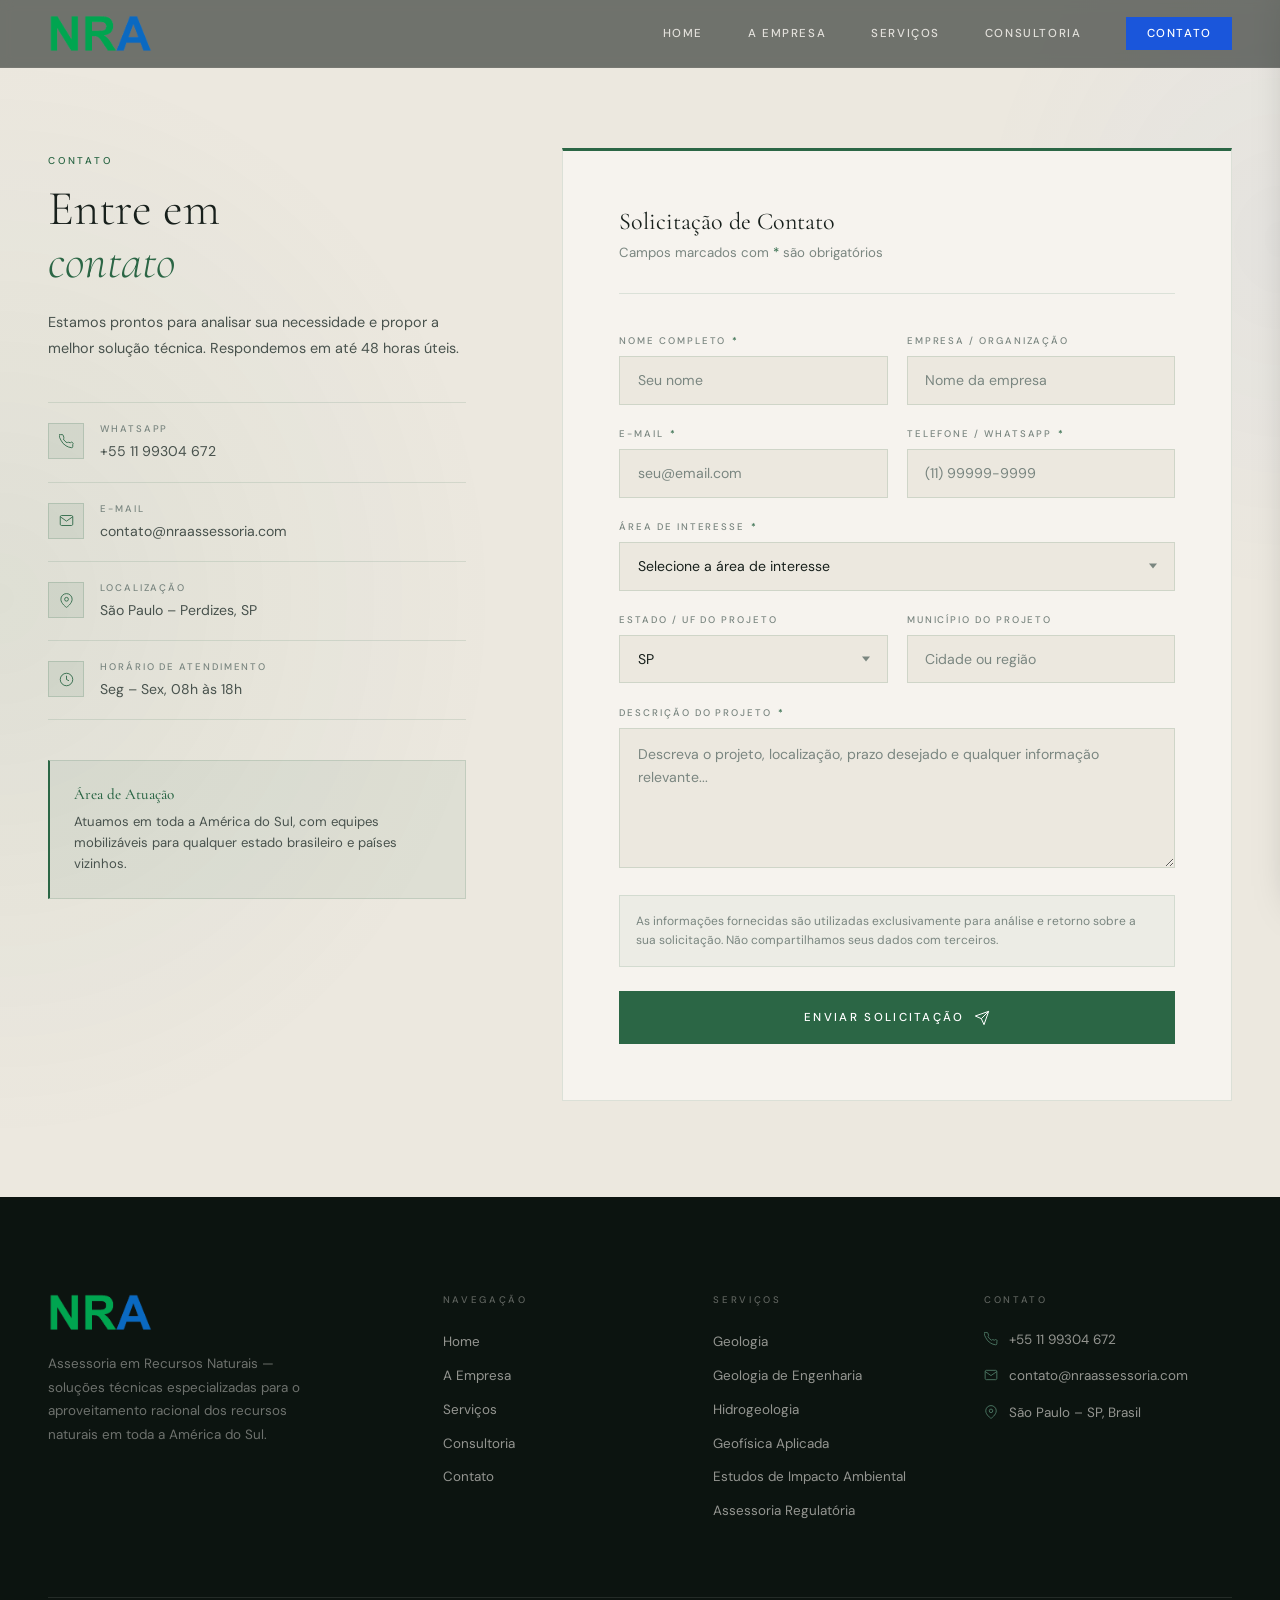
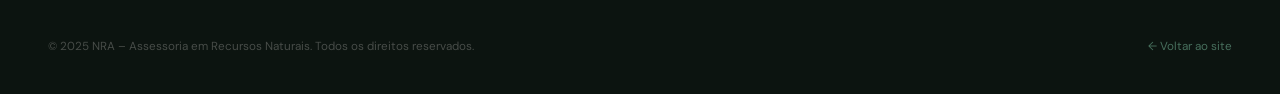
==== contato.html @ 129c0c0b "first upload - Global" ====
<!DOCTYPE html>
<html lang="pt-BR">

<head>
  <meta charset="UTF-8">
  <meta name="viewport" content="width=device-width, initial-scale=1.0">
  <title>NRA Assessoria | Geologia, hidrogeologia, Geofísica & meio ambiente</title>
  <meta name="description" content="A NRA Assessoria em Recursos Naturais é uma empresa de prestação de serviços técnicos e consultoria especializados na busca e gerenciamento de matérias primas minerais, incluindo a água. Nosso objetivo visa a otimização e o aproveitamento racional dos recursos naturais, minimizando custos e impactos negativos na relação entre seres humanos e natureza.">

  <link rel="shortcut icon" type="image/x-icon" href="./assets/img/favicon.png">

  <link rel="preconnect" href="https://fonts.googleapis.com">
  <link rel="preconnect" href="https://fonts.gstatic.com" crossorigin>
  <link
    href="https://fonts.googleapis.com/css2?family=Cormorant+Garamond:ital,wght@0,300;0,400;0,500;0,600;1,300;1,400&family=DM+Sans:opsz,wght@9..40,300;9..40,400;9..40,500&display=swap"
    rel="stylesheet">
  <style>
    /* =============================================
       RESET & TOKENS (mesmos do index.html)
    ============================================= */
    *,
    *::before,
    *::after {
      box-sizing: border-box;
      margin: 0;
      padding: 0;
    }

    html {
      scroll-behavior: smooth;
    }

    img {
      display: block;
      max-width: 100%;
    }

    a {
      text-decoration: none;
    }

    ul {
      list-style: none;
    }

    :root {
      --bg-light: #f6f3ee;
      --bg-medium: #ece8df;
      --bg-dark: #131c17;
      --bg-darker: #0c1410;

      --text-dark: #18201c;
      --text-mid: #48524d;
      --text-muted: #7a8680;
      --text-light: #f6f3ee;

      --green: #2b6645;
      --green-dark: #1b4a30;
      --green-light: #6daa8e;
      --gold: #9a7c44;
      --blue: #1a56db;
      --blue-dark: #1240a8;

      --border: rgba(43, 102, 69, 0.13);
      --border-dk: rgba(246, 243, 238, 0.10);

      --ff-display: 'Cormorant Garamond', Georgia, serif;
      --ff-body: 'DM Sans', sans-serif;

      --shadow: 0 4px 28px rgba(18, 28, 22, 0.09);
      --shadow-lg: 0 12px 48px rgba(18, 28, 22, 0.15);
      --ease: 0.32s cubic-bezier(0.4, 0, 0.2, 1);
    }

    body {
      font-family: var(--ff-body);
      background: var(--bg-medium);
      color: var(--text-dark);
      overflow-x: hidden;
      -webkit-font-smoothing: antialiased;
    }

    /* =============================================
       HEADER
    ============================================= */
    #header {
      position: fixed;
      top: 0;
      left: 0;
      right: 0;
      height: 68px;
      display: flex;
      align-items: center;
      justify-content: space-between;
      padding: 0 3rem;
      z-index: 1000;
      background: rgba(10, 18, 13, 0.55);
      backdrop-filter: blur(6px);
      border-bottom: 1px solid rgba(246, 243, 238, 0.06);
      transition: background var(--ease), border-color var(--ease), backdrop-filter var(--ease);
    }

    #header.solid {
      background: rgba(246, 243, 238, 0.97);
      backdrop-filter: blur(18px);
      border-color: var(--border);
    }

    .logoimagem {
      height: 40px;
      width: auto;
      display: block;
    }


    .desktop-nav {
      display: flex;
      align-items: center;
      gap: 2.8rem;
    }

    .desktop-nav a {
      font-size: 0.72rem;
      font-weight: 500;
      letter-spacing: 0.14em;
      text-transform: uppercase;
      color: rgba(246, 243, 238, 0.85);
      position: relative;
      transition: color var(--ease);
    }

    #header.solid .desktop-nav a {
      color: var(--text-mid);
    }

    .desktop-nav a::after {
      content: '';
      position: absolute;
      bottom: -4px;
      left: 0;
      height: 1px;
      width: 0;
      background: var(--green-light);
      transition: width var(--ease);
    }

    .desktop-nav a:hover,
    .desktop-nav a.active {
      color: var(--green-light);
    }

    .desktop-nav a:hover::after,
    .desktop-nav a.active::after {
      width: 100%;
    }

    /* CTA link in nav */
    .nav-cta {
      font-size: 0.72rem !important;
      font-weight: 500;
      letter-spacing: 0.14em;
      text-transform: uppercase;
      background: var(--blue);
      color: white !important;
      border: 1px solid var(--blue);
      padding: 0.5rem 1.2rem;
      transition: background var(--ease), color var(--ease) !important;
    }

    .nav-cta::after {
      display: none !important;
    }

    /* Hamburger */
    .hamburger {
      display: none;
      flex-direction: column;
      justify-content: center;
      gap: 5px;
      width: 32px;
      height: 32px;
      cursor: pointer;
      background: none;
      border: none;
      padding: 2px;
    }

    .hamburger span {
      display: block;
      width: 100%;
      height: 1.5px;
      background: rgba(246, 243, 238, 0.85);
      transition: all var(--ease);
      transform-origin: center;
    }

    #header.solid .hamburger span {
      background: var(--text-dark);
    }

    .hamburger.open span:nth-child(1) {
      transform: translateY(6.5px) rotate(45deg);
    }

    .hamburger.open span:nth-child(2) {
      opacity: 0;
      transform: scaleX(0);
    }

    .hamburger.open span:nth-child(3) {
      transform: translateY(-6.5px) rotate(-45deg);
    }

    /* Mobile nav */
    /* Overlay escuro atrás do drawer */
    #nav-overlay {
      display: none;
      position: fixed;
      inset: 0;
      background: rgba(0, 0, 0, 0.55);
      z-index: 998;
    }

    #nav-overlay.open {
      display: block;
    }

    #mobile-nav {
      position: fixed;
      top: 0;
      right: 0;
      width: 280px;
      height: 100vh;
      background: var(--bg-darker);
      padding: 5rem 2.5rem 3rem;
      z-index: 999;
      display: flex;
      flex-direction: column;
      gap: 0;
      transform: translateX(110%);
      transition: transform var(--ease);
      border-left: 1px solid var(--border-dk);
      box-shadow: -8px 0 40px rgba(0, 0, 0, 0.35);
    }

    #mobile-nav.open {
      transform: translateX(0);
    }

    #mobile-nav a {
      font-size: 0.85rem;
      font-weight: 400;
      letter-spacing: 0.12em;
      text-transform: uppercase;
      color: rgba(246, 243, 238, 0.75);
      padding: 1rem 0;
      border-bottom: 1px solid var(--border-dk);
      transition: color var(--ease);
    }

    #mobile-nav a:last-child {
      border-bottom: none;
      padding-bottom: 0;
    }

    #mobile-nav a:hover {
      color: var(--green-light);
    }

    .nav-close {
      position: absolute;
      top: 1.4rem;
      right: 1.8rem;
      background: none;
      border: none;
      color: rgba(246, 243, 238, 0.45);
      cursor: pointer;
      font-size: 1.5rem;
      line-height: 1;
      transition: color var(--ease);
    }

    .nav-close:hover {
      color: var(--green-light);
    }

    
    .contact-hero {
      padding-top: 68px;
      background: var(--bg-dark);
      position: relative;
      overflow: hidden;
    }
    .contact-hero-inner {
      max-width: 1260px;
      margin: 0 auto;
      padding: 7rem 3rem 6rem;
      display: grid;
      grid-template-columns: 1fr 1fr;
      gap: 6rem;
      align-items: end;
    }
    .contact-hero-text .label {
      display: inline-block;
      font-size: 0.62rem;
      font-weight: 500;
      letter-spacing: 0.28em;
      text-transform: uppercase;
      color: var(--green-light);
      margin-bottom: 1.5rem;
    }
    .contact-hero-text h1 {
      font-family: var(--ff-display);
      font-size: clamp(2.8rem, 5vw, 4.8rem);
      font-weight: 300;
      line-height: 1.08;
      color: var(--text-light);
      margin-bottom: 2rem;
    }
    .contact-hero-text h1 em {
      font-style: italic;
      color: var(--green-light);
    }
    .contact-hero-text p {
      font-size: 0.95rem;
      line-height: 1.8;
      color: rgba(246,243,238,0.58);
      max-width: 440px;
    }

    /* Info cards in hero */
    .contact-info-cards {
      display: flex;
      flex-direction: column;
      gap: 0;
      border: 1px solid var(--border-dk);
    }

    .info-card {
      display: flex;
      gap: 1.4rem;
      align-items: flex-start;
      padding: 1.8rem 2rem;
      border-bottom: 1px solid var(--border-dk);
      transition: background var(--ease);
    }

    .info-card:last-child {
      border-bottom: none;
    }

    .info-card:hover {
      background: rgba(43, 102, 69, 0.12);
    }

    .info-card-icon {
      flex-shrink: 0;
      width: 42px;
      height: 42px;
      background: rgba(43, 102, 69, 0.2);
      border: 1px solid rgba(43, 102, 69, 0.3);
      display: flex;
      align-items: center;
      justify-content: center;
      color: var(--green-light);
      margin-top: 2px;
    }

    .info-card-icon svg {
      width: 18px;
      height: 18px;
      stroke-width: 1.4;
    }

    .info-card-body strong {
      display: block;
      font-size: 0.62rem;
      font-weight: 500;
      letter-spacing: 0.22em;
      text-transform: uppercase;
      color: rgba(246, 243, 238, 0.38);
      margin-bottom: 0.4rem;
    }

    .info-card-body span {
      font-size: 0.9rem;
      color: rgba(246, 243, 238, 0.78);
      line-height: 1.5;
    }

    .info-card-body a {
      font-size: 0.9rem;
      color: rgba(246, 243, 238, 0.78);
      transition: color var(--ease);
    }

    .info-card-body a:hover {
      color: var(--green-light);
    }

    /* Decorative line in hero */
    .contact-hero::after {
      content: '';
      position: absolute;
      bottom: 0;
      left: 0;
      right: 0;
      height: 1px;
      background: linear-gradient(90deg, transparent, rgba(109, 170, 142, 0.3), transparent);
    }

    /* =============================================
       CONTACT SECTION (info esquerda + form direita)
    ============================================= */
    .form-section {
      min-height: 100vh;
      padding: calc(68px + 5rem) 3rem 6rem;
      background:
        radial-gradient(ellipse 60% 70% at 0% 50%, rgba(43, 102, 69, 0.07) 0%, transparent 65%),
        radial-gradient(ellipse 40% 50% at 100% 20%, rgba(26, 86, 219, 0.04) 0%, transparent 60%),
        var(--bg-medium);
    }

    .contact-wrap {
      max-width: 1260px;
      margin: 0 auto;
      display: grid;
      grid-template-columns: 1fr 1.6fr;
      gap: 6rem;
      align-items: start;
    }

    /* LEFT */
    .contact-left .label {
      display: inline-block;
      font-size: 0.62rem;
      font-weight: 500;
      letter-spacing: 0.28em;
      text-transform: uppercase;
      color: var(--green);
      margin-bottom: 1rem;
    }

    .contact-heading {
      font-family: var(--ff-display);
      font-size: clamp(2.2rem, 3.8vw, 3.6rem);
      font-weight: 300;
      line-height: 1.08;
      color: var(--text-dark);
      margin-bottom: 1.4rem;
    }

    .contact-heading em {
      font-style: italic;
      color: var(--green);
    }

    .contact-subtext {
      font-size: 0.9rem;
      line-height: 1.8;
      color: var(--text-mid);
      margin-bottom: 2.5rem;
    }

    .contact-details {
      margin-bottom: 2rem;
    }

    .sidebar-detail {
      display: flex;
      gap: 1rem;
      align-items: flex-start;
      padding: 1.2rem 0;
      border-bottom: 1px solid var(--border);
    }

    .sidebar-detail:first-of-type {
      border-top: 1px solid var(--border);
    }

    .sidebar-detail-icon {
      flex-shrink: 0;
      width: 36px;
      height: 36px;
      background: rgba(43, 102, 69, 0.09);
      border: 1px solid rgba(43, 102, 69, 0.18);
      display: flex;
      align-items: center;
      justify-content: center;
      color: var(--green);
      margin-top: 1px;
    }

    .sidebar-detail-icon svg {
      width: 15px;
      height: 15px;
      stroke-width: 1.4;
    }

    .sidebar-detail-body strong {
      display: block;
      font-size: 0.6rem;
      font-weight: 500;
      letter-spacing: 0.2em;
      text-transform: uppercase;
      color: var(--text-muted);
      margin-bottom: 0.3rem;
    }

    .sidebar-detail-body span,
    .sidebar-detail-body a {
      font-size: 0.88rem;
      color: var(--text-mid);
      line-height: 1.5;
    }

    .sidebar-detail-body a:hover {
      color: var(--green);
    }

    .sidebar-coverage {
      margin-top: 2.5rem;
      padding: 1.5rem;
      background: rgba(43, 102, 69, 0.07);
      border: 1px solid rgba(43, 102, 69, 0.15);
      border-left: 2px solid var(--green);
    }

    .sidebar-coverage h4 {
      font-family: var(--ff-display);
      font-size: 0.95rem;
      font-weight: 500;
      color: var(--green);
      margin-bottom: 0.5rem;
    }

    .sidebar-coverage p {
      font-size: 0.82rem;
      line-height: 1.6;
      color: var(--text-mid);
      margin: 0;
    }

    /* Form */
    .contact-form {
      background: var(--bg-light);
      border: 1px solid var(--border);
      border-top: 3px solid var(--green);
      padding: 3.5rem;
    }

    .form-title {
      font-family: var(--ff-display);
      font-size: 1.5rem;
      font-weight: 400;
      color: var(--text-dark);
      margin-bottom: 0.5rem;
    }

    .form-subtitle {
      font-size: 0.83rem;
      color: var(--text-muted);
      margin-bottom: 2.5rem;
      padding-bottom: 2rem;
      border-bottom: 1px solid var(--border);
    }

    .form-row {
      display: grid;
      grid-template-columns: 1fr 1fr;
      gap: 1.2rem;
    }

    .form-group {
      margin-bottom: 1.4rem;
    }

    .form-group.full {
      grid-column: 1 / -1;
    }

    .form-group label {
      display: block;
      font-size: 0.6rem;
      font-weight: 500;
      letter-spacing: 0.2em;
      text-transform: uppercase;
      color: var(--text-muted);
      margin-bottom: 0.55rem;
    }

    .form-group label .req {
      color: var(--green);
      margin-left: 2px;
    }

    .form-group input,
    .form-group select,
    .form-group textarea {
      width: 100%;
      padding: 0.9rem 1.1rem;
      background: var(--bg-medium);
      border: 1px solid rgba(43, 102, 69, 0.15);
      border-radius: 0;
      font-family: var(--ff-body);
      font-size: 0.88rem;
      color: var(--text-dark);
      outline: none;
      transition: border-color var(--ease), box-shadow var(--ease);
      -webkit-appearance: none;
      appearance: none;
    }

    .form-group input::placeholder,
    .form-group textarea::placeholder {
      color: var(--text-muted);
    }

    .form-group input:focus,
    .form-group select:focus,
    .form-group textarea:focus {
      border-color: var(--green);
      box-shadow: 0 0 0 3px rgba(43, 102, 69, 0.08);
    }

    .form-group textarea {
      resize: vertical;
      min-height: 140px;
      line-height: 1.65;
    }

    /* Custom select arrow */
    .select-wrap {
      position: relative;
    }

    .select-wrap::after {
      content: '';
      position: absolute;
      top: 50%;
      right: 1.1rem;
      transform: translateY(-50%);
      width: 0;
      height: 0;
      border-left: 4px solid transparent;
      border-right: 4px solid transparent;
      border-top: 5px solid var(--text-muted);
      pointer-events: none;
    }

    .select-wrap select {
      padding-right: 2.5rem;
      cursor: pointer;
    }

    /* Checkbox group */
    .check-group {
      display: grid;
      grid-template-columns: 1fr 1fr;
      gap: 0.6rem;
      margin-top: 0.5rem;
    }

    .check-item {
      display: flex;
      align-items: center;
      gap: 0.6rem;
      cursor: pointer;
      font-size: 0.83rem;
      color: var(--text-mid);
      user-select: none;
    }

    .check-item input[type="checkbox"] {
      width: 16px;
      height: 16px;
      flex-shrink: 0;
      accent-color: var(--green);
      cursor: pointer;
      padding: 0;
      border: 1px solid var(--border);
    }

    /* Privacy note */
    .form-privacy {
      font-size: 0.75rem;
      color: var(--text-muted);
      line-height: 1.6;
      margin-bottom: 1.5rem;
      padding: 1rem;
      background: rgba(43, 102, 69, 0.05);
      border: 1px solid var(--border);
    }

    /* Submit */
    .form-submit {
      width: 100%;
      padding: 1.15rem;
      background: var(--green);
      color: #fff;
      border: none;
      font-family: var(--ff-body);
      font-size: 0.72rem;
      font-weight: 500;
      letter-spacing: 0.2em;
      text-transform: uppercase;
      cursor: pointer;
      transition: background var(--ease);
      display: flex;
      align-items: center;
      justify-content: center;
      gap: 0.6rem;
    }

    .form-submit:hover {
      background: var(--green-dark);
    }

    .form-submit svg {
      width: 16px;
      height: 16px;
    }

    /* Success / Error messages */
    .form-msg {
      display: none;
      padding: 1rem 1.2rem;
      margin-top: 1rem;
      font-size: 0.85rem;
      line-height: 1.5;
    }

    .form-msg.success {
      display: block;
      background: rgba(43, 102, 69, 0.1);
      border: 1px solid rgba(43, 102, 69, 0.3);
      color: var(--green-dark);
    }

    .form-msg.error {
      display: block;
      background: rgba(180, 60, 60, 0.08);
      border: 1px solid rgba(180, 60, 60, 0.25);
      color: #8b2222;
    }

    /* =============================================
       MAP / AREA COVERAGE STRIP
    ============================================= */
    .coverage-strip {
      padding: 5rem 3rem;
      background: var(--bg-dark);
      text-align: center;
    }

    .coverage-strip .label {
      display: inline-block;
      font-size: 0.62rem;
      font-weight: 500;
      letter-spacing: 0.28em;
      text-transform: uppercase;
      color: var(--green-light);
      margin-bottom: 1rem;
    }

    .coverage-strip h2 {
      font-family: var(--ff-display);
      font-size: clamp(1.8rem, 3.5vw, 2.8rem);
      font-weight: 300;
      font-style: italic;
      color: var(--text-light);
      margin-bottom: 0.8rem;
    }

    .coverage-strip p {
      font-size: 0.9rem;
      color: rgba(246, 243, 238, 0.5);
      max-width: 520px;
      margin: 0 auto;
    }

    /* =============================================
       FOOTER (idêntico ao index.html)
    ============================================= */
    footer {
      background: var(--bg-darker);
      padding: 6rem 3rem 2.5rem;
    }

    .footer-inner {
      max-width: 1260px;
      margin: 0 auto;
    }

    .footer-grid {
      display: grid;
      grid-template-columns: 1.6fr 1fr 1fr 1.2fr;
      gap: 4rem;
      padding-bottom: 4rem;
      border-bottom: 1px solid var(--border-dk);
      margin-bottom: 2.5rem;
    }

    .footer-brand .logo {
      display: block;
      font-size: 2.2rem;
      margin-bottom: 1.2rem;
    }

    .footer-brand p {
      font-size: 0.84rem;
      line-height: 1.75;
      color: rgba(246, 243, 238, 0.42);
      max-width: 260px;
    }

    .footer-col h4 {
      font-size: 0.6rem;
      font-weight: 500;
      letter-spacing: 0.28em;
      text-transform: uppercase;
      color: rgba(246, 243, 238, 0.35);
      margin-bottom: 1.5rem;
    }

    .footer-col ul li {
      margin-bottom: 0.8rem;
    }

    .footer-col ul li a {
      font-size: 0.84rem;
      color: rgba(246, 243, 238, 0.58);
      transition: color var(--ease);
    }

    .footer-col ul li a:hover {
      color: var(--green-light);
    }

    .footer-contact-item {
      display: flex;
      gap: 0.7rem;
      align-items: flex-start;
      margin-bottom: 1rem;
      font-size: 0.84rem;
      color: rgba(246, 243, 238, 0.58);
      line-height: 1.5;
    }

    .footer-contact-item svg {
      flex-shrink: 0;
      margin-top: 2px;
      color: var(--green-light);
      opacity: 0.7;
    }

    .footer-bottom {
      display: flex;
      justify-content: space-between;
      align-items: center;
      flex-wrap: wrap;
      gap: 1rem;
    }

    .footer-bottom p {
      font-size: 0.73rem;
      color: rgba(246, 243, 238, 0.25);
    }

    .footer-bottom a {
      font-size: 0.73rem;
      color: var(--green-light);
      opacity: 0.6;
      transition: opacity var(--ease);
    }

    .footer-bottom a:hover {
      opacity: 1;
    }

    /* =============================================
       ANIMATIONS & REVEAL
    ============================================= */
    .reveal {
      opacity: 0;
      transform: translateY(24px);
      transition: opacity 0.7s ease, transform 0.7s ease;
    }

    .reveal.in {
      opacity: 1;
      transform: translateY(0);
    }

    /* =============================================
       RESPONSIVE
    ============================================= */
    @media (max-width: 1100px) {
      .contact-wrap {
        gap: 4rem;
      }

      .footer-grid {
        grid-template-columns: 1fr 1fr;
        gap: 3rem;
      }
    }

    @media (max-width: 900px) {
      .contact-wrap {
        grid-template-columns: 1fr;
        gap: 3rem;
      }
    }

    @media (max-width: 768px) {
      #header {
        padding: 0 1.5rem;
      }

      .desktop-nav {
        display: none;
      }

      .hamburger {
        display: flex;
      }

      .form-section,
      .coverage-strip,
      footer {
        padding-left: 1.5rem;
        padding-right: 1.5rem;
      }

      .form-row {
        grid-template-columns: 1fr;
      }

      .check-group {
        grid-template-columns: 1fr;
      }

      .contact-form {
        padding: 2rem 1.5rem;
      }

      .footer-grid {
        grid-template-columns: 1fr;
        gap: 2.5rem;
      }
    }
  </style>
</head>

<body>

  <!-- ============ HEADER ============ -->
  <header id="header">
    <a href="index.html" class="logo"><img class="logoimagem" src="./assets/img/logo.png" alt="Logo NRA"></a>
    <nav class="desktop-nav">
      <a href="index.html">Home</a>
      <a href="index.html#sobre">A Empresa</a>
      <a href="index.html#servicos">Serviços</a>
      <a href="index.html#consultoria">Consultoria</a>
      <a href="contato.html" class="nav-cta active">Contato</a>
    </nav>
    <button class="hamburger" id="hamburger" aria-label="Abrir menu" aria-expanded="false">
      <span></span><span></span><span></span>
    </button>
  </header>

  <nav id="mobile-nav">
    <button class="nav-close" id="nav-close" aria-label="Fechar menu">✕</button>
    <a href="index.html">Home</a>
    <a href="index.html#sobre">A Empresa</a>
    <a href="index.html#servicos">Serviços</a>
    <a href="index.html#consultoria">Consultoria</a>
    <a href="contato.html">Contato</a>
  </nav>
  <div id="nav-overlay"></div>

  <!-- ============ CONTATO PRINCIPAL ============ -->
  <section class="form-section">
    <div class="contact-wrap">

      <!-- LEFT: info de contato -->
      <aside class="contact-left reveal">
        <span class="label">Contato</span>
        <h2 class="contact-heading">Entre em<br><em>contato</em></h2>
        <p class="contact-subtext">Estamos prontos para analisar sua necessidade e propor a melhor solução técnica.
          Respondemos em até 48 horas úteis.</p>

        <div class="contact-details">
          <div class="sidebar-detail">
            <div class="sidebar-detail-icon">
              <svg viewBox="0 0 24 24" fill="none" stroke="currentColor">
                <path
                  d="M22 16.92v3a2 2 0 01-2.18 2 19.79 19.79 0 01-8.63-3.07A19.5 19.5 0 013.07 9.81a19.79 19.79 0 01-3.07-8.68A2 2 0 012 1h3a2 2 0 012 1.72c.127.96.361 1.903.7 2.81a2 2 0 01-.45 2.11L6.91 8.09a16 16 0 006 6l.36-.36a2 2 0 012.11-.45c.907.339 1.85.573 2.81.7A2 2 0 0122 16.92z" />
              </svg>
            </div>
            <div class="sidebar-detail-body">
              <strong>WhatsApp</strong>
              <a href="https://wa.me/5511993046720">+55 11 99304 672</a>
            </div>
          </div>
          <div class="sidebar-detail">
            <div class="sidebar-detail-icon">
              <svg viewBox="0 0 24 24" fill="none" stroke="currentColor">
                <path d="M4 4h16c1.1 0 2 .9 2 2v12c0 1.1-.9 2-2 2H4c-1.1 0-2-.9-2-2V6c0-1.1.9-2 2-2z" />
                <polyline points="22,6 12,13 2,6" />
              </svg>
            </div>
            <div class="sidebar-detail-body">
              <strong>E-mail</strong>
              <a href="mailto:contato@nraassessoria.com">contato@nraassessoria.com</a>
            </div>
          </div>
          <div class="sidebar-detail">
            <div class="sidebar-detail-icon">
              <svg viewBox="0 0 24 24" fill="none" stroke="currentColor">
                <path d="M21 10c0 7-9 13-9 13s-9-6-9-13a9 9 0 0118 0z" />
                <circle cx="12" cy="10" r="3" />
              </svg>
            </div>
            <div class="sidebar-detail-body">
              <strong>Localização</strong>
              <span>São Paulo – Perdizes, SP</span>
            </div>
          </div>
          <div class="sidebar-detail">
            <div class="sidebar-detail-icon">
              <svg viewBox="0 0 24 24" fill="none" stroke="currentColor">
                <circle cx="12" cy="12" r="10" />
                <polyline points="12 6 12 12 16 14" />
              </svg>
            </div>
            <div class="sidebar-detail-body">
              <strong>Horário de Atendimento</strong>
              <span>Seg – Sex, 08h às 18h</span>
            </div>
          </div>
        </div>

        <div class="sidebar-coverage">
          <h4>Área de Atuação</h4>
          <p>Atuamos em toda a América do Sul, com equipes mobilizáveis para qualquer estado brasileiro e países
            vizinhos.</p>
        </div>
      </aside>

      <!-- RIGHT: formulário -->
      <div class="contact-form reveal" style="transition-delay:0.15s">
        <h2 class="form-title">Solicitação de Contato</h2>
        <p class="form-subtitle">Campos marcados com <span style="color:var(--green)">*</span> são obrigatórios</p>

        <form id="contact-form" action="enviar.php" method="POST" novalidate>

          <div class="form-row">
            <div class="form-group">
              <label for="nome">Nome Completo <span class="req">*</span></label>
              <input type="text" id="nome" name="nome" placeholder="Seu nome" required autocomplete="name">
            </div>
            <div class="form-group">
              <label for="empresa">Empresa / Organização</label>
              <input type="text" id="empresa" name="empresa" placeholder="Nome da empresa" autocomplete="organization">
            </div>
          </div>

          <div class="form-row">
            <div class="form-group">
              <label for="email">E-mail <span class="req">*</span></label>
              <input type="email" id="email" name="email" placeholder="seu@email.com" required autocomplete="email">
            </div>
            <div class="form-group">
              <label for="telefone">Telefone / WhatsApp <span class="req">*</span></label>
              <input type="tel" id="telefone" name="telefone" placeholder="(11) 99999-9999" required autocomplete="tel">
            </div>
          </div>

          <div class="form-group">
            <label for="servico">Área de Interesse <span class="req">*</span></label>
            <div class="select-wrap">
              <select id="servico" name="servico" required>
                <option value="" disabled selected>Selecione a área de interesse</option>
                <optgroup label="Serviços">
                  <option value="geologia">Geologia</option>
                  <option value="geologia-engenharia">Geologia de Engenharia</option>
                  <option value="hidrogeologia">Hidrogeologia &amp; Recursos Hídricos</option>
                  <option value="geofisica">Geofísica Aplicada</option>
                  <option value="eia">Estudos de Impacto Ambiental (EIA/RIMA)</option>
                  <option value="reg-agricola">Assessoria Regulatória Agrícola (MAPA)</option>
                  <option value="reg-ambiental">Assessoria Regulatória Ambiental</option>
                </optgroup>
                <optgroup label="Consultoria">
                  <option value="auditoria">Auditoria Técnica</option>
                  <option value="assistencia">Assistência Técnica / Laudos e Pareceres</option>
                  <option value="pd">Pesquisa &amp; Desenvolvimento</option>
                </optgroup>
                <option value="outro">Outro / Não sei ainda</option>
              </select>
            </div>
          </div>

          <div class="form-row">
            <div class="form-group">
              <label for="estado">Estado / UF do Projeto</label>
              <div class="select-wrap">
                <select id="estado" name="estado">
                  <option value="" disabled selected>Selecione o estado</option>
                  <option>AC</option>
                  <option>AL</option>
                  <option>AP</option>
                  <option>AM</option>
                  <option>BA</option>
                  <option>CE</option>
                  <option>DF</option>
                  <option>ES</option>
                  <option>GO</option>
                  <option>MA</option>
                  <option>MT</option>
                  <option>MS</option>
                  <option>MG</option>
                  <option>PA</option>
                  <option>PB</option>
                  <option>PR</option>
                  <option>PE</option>
                  <option>PI</option>
                  <option>RJ</option>
                  <option>RN</option>
                  <option>RS</option>
                  <option>RO</option>
                  <option>RR</option>
                  <option>SC</option>
                  <option selected>SP</option>
                  <option>SE</option>
                  <option>TO</option>
                  <option>Exterior / América do Sul</option>
                </select>
              </div>
            </div>
            <div class="form-group">
              <label for="municipio">Município do Projeto</label>
              <input type="text" id="municipio" name="municipio" placeholder="Cidade ou região">
            </div>
          </div>

          <div class="form-group">
            <label for="mensagem">Descrição do Projeto <span class="req">*</span></label>
            <textarea id="mensagem" name="mensagem"
              placeholder="Descreva o projeto, localização, prazo desejado e qualquer informação relevante..."
              required></textarea>
          </div>

          <p class="form-privacy">
            As informações fornecidas são utilizadas exclusivamente para análise e retorno sobre a sua solicitação. Não
            compartilhamos seus dados com terceiros.
          </p>

          <button type="submit" class="form-submit">
            Enviar Solicitação
            <svg viewBox="0 0 24 24" fill="none" stroke="currentColor" stroke-width="1.5">
              <path d="M22 2L11 13M22 2L15 22l-4-9-9-4 20-7z" />
            </svg>
          </button>

          <div class="form-msg" id="form-success">
            ✓ Mensagem enviada com sucesso! Nossa equipe irá analisar sua solicitação e retornará em até 48 horas úteis.
          </div>
          <div class="form-msg" id="form-error">
            Ocorreu um erro ao enviar sua mensagem. Por favor, tente novamente ou entre em contato pelo WhatsApp.
          </div>
        </form>
      </div>

    </div>
  </section>

  <!-- ============ FOOTER ============ -->
  <footer>
    <div class="footer-inner">
      <div class="footer-grid">
        <div class="footer-brand">
          <a href="./index.html" class="logo"><img class="logoimagem" src="./assets/img/logo.png" alt="Logo NRA"></a>
          <p>Assessoria em Recursos Naturais — soluções técnicas especializadas para o aproveitamento racional dos
            recursos naturais em toda a América do Sul.</p>
        </div>
        <div class="footer-col">
          <h4>Navegação</h4>
          <ul>
            <li><a href="index.html">Home</a></li>
            <li><a href="index.html#sobre">A Empresa</a></li>
            <li><a href="index.html#servicos">Serviços</a></li>
            <li><a href="index.html#consultoria">Consultoria</a></li>
            <li><a href="contato.html">Contato</a></li>
          </ul>
        </div>
        <div class="footer-col">
          <h4>Serviços</h4>
          <ul>
            <li><a href="index.html#servicos">Geologia</a></li>
            <li><a href="index.html#servicos">Geologia de Engenharia</a></li>
            <li><a href="index.html#servicos">Hidrogeologia</a></li>
            <li><a href="index.html#servicos">Geofísica Aplicada</a></li>
            <li><a href="index.html#servicos">Estudos de Impacto Ambiental</a></li>
            <li><a href="index.html#servicos">Assessoria Regulatória</a></li>
          </ul>
        </div>
        <div class="footer-col">
          <h4>Contato</h4>
          <div class="footer-contact-item">
            <svg width="14" height="14" viewBox="0 0 24 24" fill="none" stroke="currentColor" stroke-width="1.5">
              <path
                d="M22 16.92v3a2 2 0 01-2.18 2 19.79 19.79 0 01-8.63-3.07A19.5 19.5 0 013.07 9.81a19.79 19.79 0 01-3.07-8.68A2 2 0 012 1h3a2 2 0 012 1.72c.127.96.361 1.903.7 2.81a2 2 0 01-.45 2.11L6.91 8.09a16 16 0 006 6l.36-.36a2 2 0 012.11-.45c.907.339 1.85.573 2.81.7A2 2 0 0122 16.92z" />
            </svg>
            +55 11 99304 672
          </div>
          <div class="footer-contact-item">
            <svg width="14" height="14" viewBox="0 0 24 24" fill="none" stroke="currentColor" stroke-width="1.5">
              <path d="M4 4h16c1.1 0 2 .9 2 2v12c0 1.1-.9 2-2 2H4c-1.1 0-2-.9-2-2V6c0-1.1.9-2 2-2z" />
              <polyline points="22,6 12,13 2,6" />
            </svg>
            contato@nraassessoria.com
          </div>
          <div class="footer-contact-item">
            <svg width="14" height="14" viewBox="0 0 24 24" fill="none" stroke="currentColor" stroke-width="1.5">
              <path d="M21 10c0 7-9 13-9 13s-9-6-9-13a9 9 0 0118 0z" />
              <circle cx="12" cy="10" r="3" />
            </svg>
            São Paulo – SP, Brasil
          </div>
        </div>
      </div>
      <div class="footer-bottom">
        <p>© 2025 NRA – Assessoria em Recursos Naturais. Todos os direitos reservados.</p>
        <a href="index.html">← Voltar ao site</a>
      </div>
    </div>
  </footer>

  <!-- ============ JAVASCRIPT ============ -->
  <script>
    // --- Header scroll solid state ---
    const header = document.getElementById('header');
    window.addEventListener('scroll', () => {
      header.classList.toggle('solid', window.scrollY > 60);
    }, { passive: true });

    // --- Hamburger / mobile nav ---
    const hamburger = document.getElementById('hamburger');
    const mobileNav = document.getElementById('mobile-nav');
    const navOverlay = document.getElementById('nav-overlay');
    const navClose = document.getElementById('nav-close');

    function openNav() {
      hamburger.classList.add('open');
      mobileNav.classList.add('open');
      navOverlay.classList.add('open');
      hamburger.setAttribute('aria-expanded', 'true');
      document.body.style.overflow = 'hidden';
    }
    function closeNav() {
      hamburger.classList.remove('open');
      mobileNav.classList.remove('open');
      navOverlay.classList.remove('open');
      hamburger.setAttribute('aria-expanded', 'false');
      document.body.style.overflow = '';
    }
    hamburger.addEventListener('click', () => hamburger.classList.contains('open') ? closeNav() : openNav());
    navClose.addEventListener('click', closeNav);
    navOverlay.addEventListener('click', closeNav);
    mobileNav.querySelectorAll('a').forEach(a => a.addEventListener('click', closeNav));

    // --- Reveal on scroll ---
    const revealEls = document.querySelectorAll('.reveal');
    const io = new IntersectionObserver(entries => {
      entries.forEach(e => {
        if (e.isIntersecting) { e.target.classList.add('in'); io.unobserve(e.target); }
      });
    }, { threshold: 0.1, rootMargin: '0px 0px -30px 0px' });
    revealEls.forEach(el => io.observe(el));

    // --- Phone mask ---
    const telInput = document.getElementById('telefone');
    telInput.addEventListener('input', e => {
      let v = e.target.value.replace(/\D/g, '').slice(0, 11);
      if (v.length <= 10) v = v.replace(/(\d{2})(\d{4})(\d{0,4})/, '($1) $2-$3');
      else v = v.replace(/(\d{2})(\d{5})(\d{0,4})/, '($1) $2-$3');
      e.target.value = v;
    });

    // --- Pre-fill dropdown from URL param ---
    const params = new URLSearchParams(window.location.search);
    const srv = params.get('servico');
    if (srv) {
      const sel = document.getElementById('servico');
      for (let opt of sel.options) { if (opt.value === srv) { sel.value = srv; break; } }
    }

    // --- Form submission ---
    const form = document.getElementById('contact-form');
    const msgOk = document.getElementById('form-success');
    const msgErr = document.getElementById('form-error');
    const submitBtn = form.querySelector('.form-submit');

    form.addEventListener('submit', async e => {
      e.preventDefault();
      msgOk.style.display = 'none';
      msgErr.style.display = 'none';

      const required = form.querySelectorAll('[required]');
      let valid = true;
      required.forEach(f => {
        f.style.borderColor = '';
        if (!f.value.trim()) { f.style.borderColor = '#c0392b'; valid = false; }
      });
      if (!valid) {
        msgErr.textContent = 'Por favor, preencha todos os campos obrigatórios.';
        msgErr.style.display = 'block';
        return;
      }

      submitBtn.textContent = 'Enviando…';
      submitBtn.disabled = true;

      try {
        const data = new FormData(form);
        const resp = await fetch('enviar.php', { method: 'POST', body: data });
        const json = await resp.json();
        if (json.status === 'ok') { msgOk.style.display = 'block'; form.reset(); }
        else throw new Error(json.message || 'Erro');
      } catch {
        msgErr.textContent = 'Ocorreu um erro ao enviar. Tente novamente ou entre em contato pelo WhatsApp.';
        msgErr.style.display = 'block';
      } finally {
        submitBtn.innerHTML = 'Enviar Solicitação <svg viewBox="0 0 24 24" width="16" height="16" fill="none" stroke="currentColor" stroke-width="1.5"><path d="M22 2L11 13M22 2L15 22l-4-9-9-4 20-7z"/></svg>';
        submitBtn.disabled = false;
      }
    });
  </script>

</body>

</html>
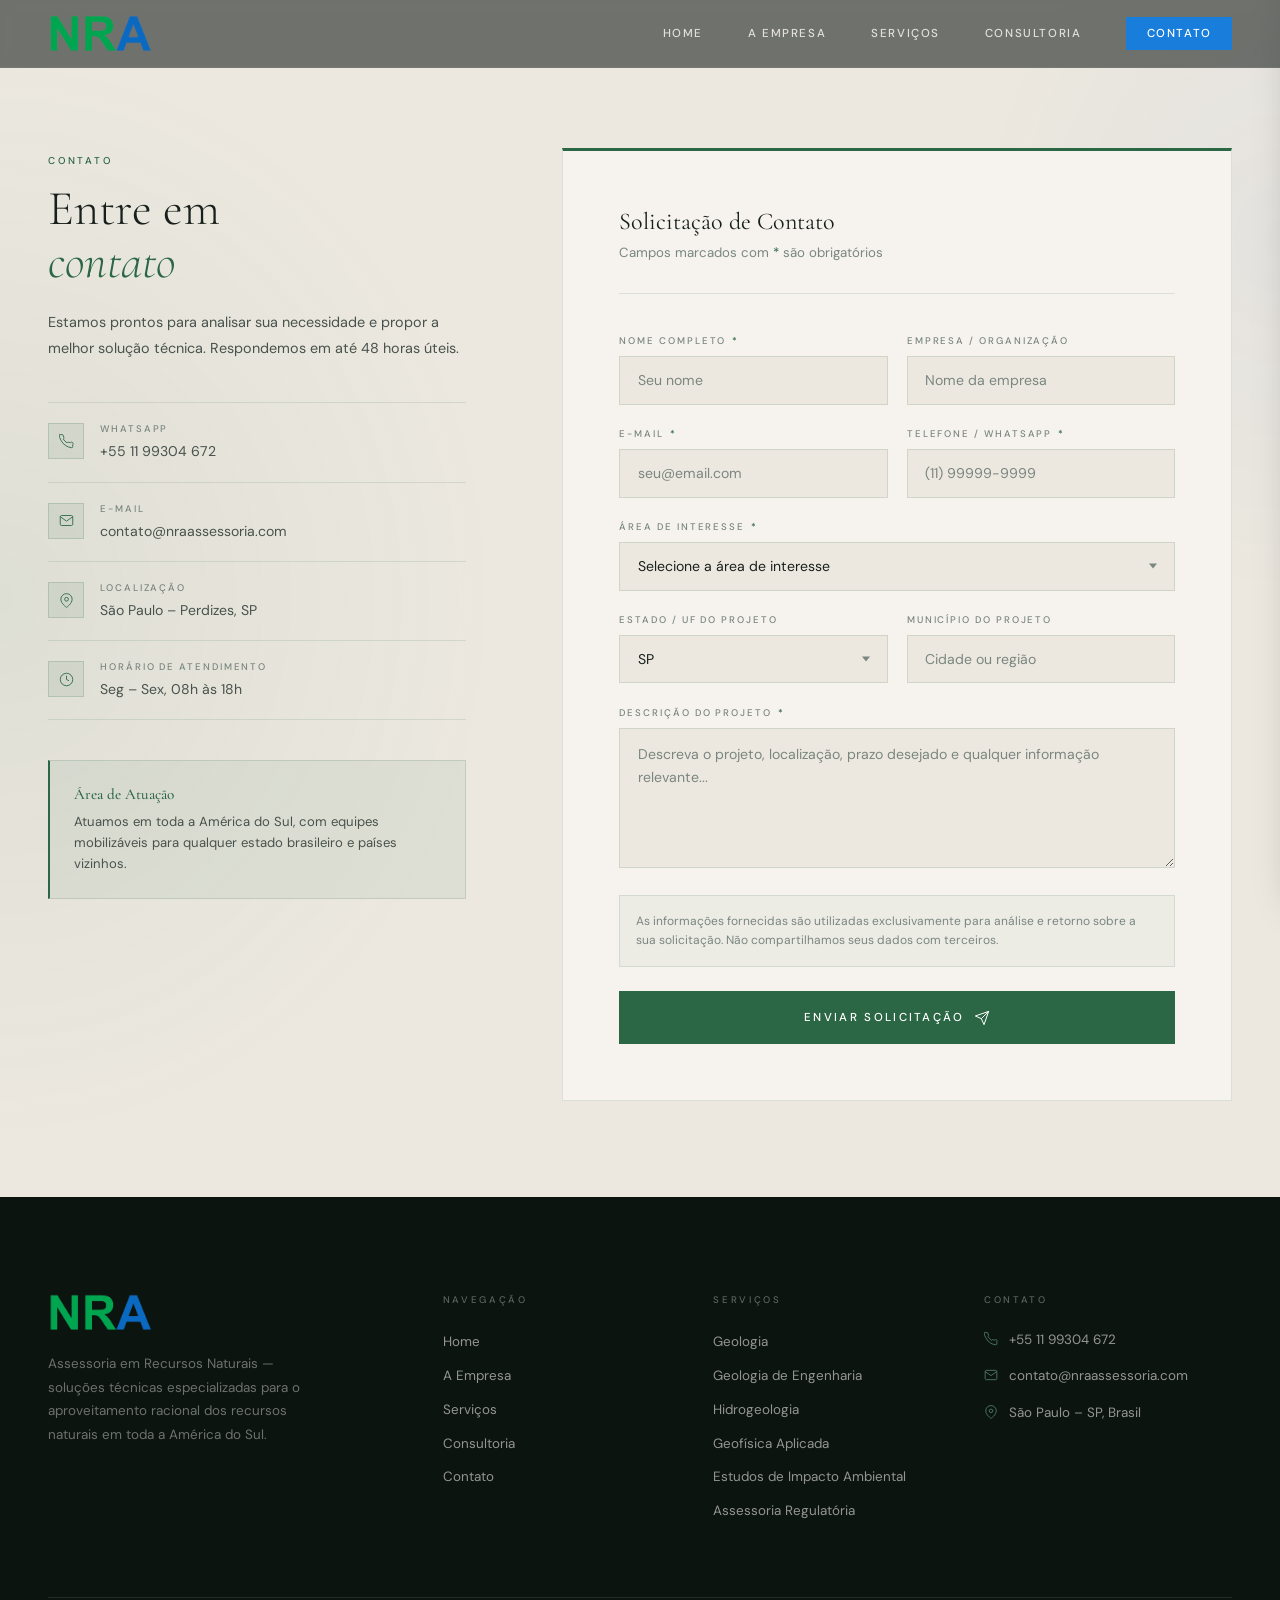
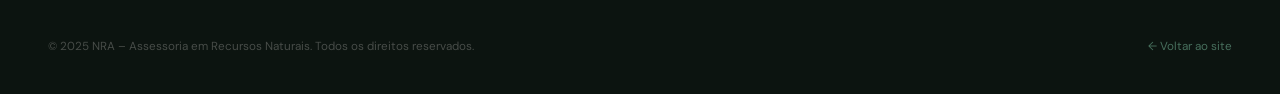
==== commit 53f3a7aa: "general update" ====
--- a/contato.html
+++ b/contato.html
@@ -7,6 +7,12 @@
   <title>NRA Assessoria | Geologia, hidrogeologia, Geofísica & meio ambiente</title>
   <meta name="description" content="A NRA Assessoria em Recursos Naturais é uma empresa de prestação de serviços técnicos e consultoria especializados na busca e gerenciamento de matérias primas minerais, incluindo a água. Nosso objetivo visa a otimização e o aproveitamento racional dos recursos naturais, minimizando custos e impactos negativos na relação entre seres humanos e natureza.">
 
+  <!-- Open Graph (WhatsApp, LinkedIn etc.) -->
+  <meta property="og:title" content="NRA Assessoria | Geologia, hidrogeologia, Geofísica & meio ambiente">
+  <meta property="og:description" content="A NRA Assessoria em Recursos Naturais é uma empresa de prestação de serviços técnicos e consultoria especializados na busca e gerenciamento de matérias primas minerais, incluindo a água. Nosso objetivo visa a otimização e o aproveitamento racional dos recursos naturais, minimizando custos e impactos negativos na relação entre seres humanos e natureza.">
+  <meta property="og:url" content="https://www.nraassessoria.com.br">
+  <meta property="og:type" content="website">
+
   <link rel="shortcut icon" type="image/x-icon" href="./assets/img/favicon.png">
 
   <link rel="preconnect" href="https://fonts.googleapis.com">
@@ -14,943 +20,15 @@
   <link
     href="https://fonts.googleapis.com/css2?family=Cormorant+Garamond:ital,wght@0,300;0,400;0,500;0,600;1,300;1,400&family=DM+Sans:opsz,wght@9..40,300;9..40,400;9..40,500&display=swap"
     rel="stylesheet">
-  <style>
-    /* =============================================
-       RESET & TOKENS (mesmos do index.html)
-    ============================================= */
-    *,
-    *::before,
-    *::after {
-      box-sizing: border-box;
-      margin: 0;
-      padding: 0;
-    }
-
-    html {
-      scroll-behavior: smooth;
-    }
-
-    img {
-      display: block;
-      max-width: 100%;
-    }
-
-    a {
-      text-decoration: none;
-    }
-
-    ul {
-      list-style: none;
-    }
-
-    :root {
-      --bg-light: #f6f3ee;
-      --bg-medium: #ece8df;
-      --bg-dark: #131c17;
-      --bg-darker: #0c1410;
-
-      --text-dark: #18201c;
-      --text-mid: #48524d;
-      --text-muted: #7a8680;
-      --text-light: #f6f3ee;
-
-      --green: #2b6645;
-      --green-dark: #1b4a30;
-      --green-light: #6daa8e;
-      --gold: #9a7c44;
-      --blue: #1a56db;
-      --blue-dark: #1240a8;
-
-      --border: rgba(43, 102, 69, 0.13);
-      --border-dk: rgba(246, 243, 238, 0.10);
-
-      --ff-display: 'Cormorant Garamond', Georgia, serif;
-      --ff-body: 'DM Sans', sans-serif;
-
-      --shadow: 0 4px 28px rgba(18, 28, 22, 0.09);
-      --shadow-lg: 0 12px 48px rgba(18, 28, 22, 0.15);
-      --ease: 0.32s cubic-bezier(0.4, 0, 0.2, 1);
-    }
-
-    body {
-      font-family: var(--ff-body);
-      background: var(--bg-medium);
-      color: var(--text-dark);
-      overflow-x: hidden;
-      -webkit-font-smoothing: antialiased;
-    }
-
-    /* =============================================
-       HEADER
-    ============================================= */
-    #header {
-      position: fixed;
-      top: 0;
-      left: 0;
-      right: 0;
-      height: 68px;
-      display: flex;
-      align-items: center;
-      justify-content: space-between;
-      padding: 0 3rem;
-      z-index: 1000;
-      background: rgba(10, 18, 13, 0.55);
-      backdrop-filter: blur(6px);
-      border-bottom: 1px solid rgba(246, 243, 238, 0.06);
-      transition: background var(--ease), border-color var(--ease), backdrop-filter var(--ease);
-    }
-
-    #header.solid {
-      background: rgba(246, 243, 238, 0.97);
-      backdrop-filter: blur(18px);
-      border-color: var(--border);
-    }
-
-    .logoimagem {
-      height: 40px;
-      width: auto;
-      display: block;
-    }
-
-
-    .desktop-nav {
-      display: flex;
-      align-items: center;
-      gap: 2.8rem;
-    }
-
-    .desktop-nav a {
-      font-size: 0.72rem;
-      font-weight: 500;
-      letter-spacing: 0.14em;
-      text-transform: uppercase;
-      color: rgba(246, 243, 238, 0.85);
-      position: relative;
-      transition: color var(--ease);
-    }
-
-    #header.solid .desktop-nav a {
-      color: var(--text-mid);
-    }
-
-    .desktop-nav a::after {
-      content: '';
-      position: absolute;
-      bottom: -4px;
-      left: 0;
-      height: 1px;
-      width: 0;
-      background: var(--green-light);
-      transition: width var(--ease);
-    }
-
-    .desktop-nav a:hover,
-    .desktop-nav a.active {
-      color: var(--green-light);
-    }
-
-    .desktop-nav a:hover::after,
-    .desktop-nav a.active::after {
-      width: 100%;
-    }
-
-    /* CTA link in nav */
-    .nav-cta {
-      font-size: 0.72rem !important;
-      font-weight: 500;
-      letter-spacing: 0.14em;
-      text-transform: uppercase;
-      background: var(--blue);
-      color: white !important;
-      border: 1px solid var(--blue);
-      padding: 0.5rem 1.2rem;
-      transition: background var(--ease), color var(--ease) !important;
-    }
-
-    .nav-cta::after {
-      display: none !important;
-    }
-
-    /* Hamburger */
-    .hamburger {
-      display: none;
-      flex-direction: column;
-      justify-content: center;
-      gap: 5px;
-      width: 32px;
-      height: 32px;
-      cursor: pointer;
-      background: none;
-      border: none;
-      padding: 2px;
-    }
-
-    .hamburger span {
-      display: block;
-      width: 100%;
-      height: 1.5px;
-      background: rgba(246, 243, 238, 0.85);
-      transition: all var(--ease);
-      transform-origin: center;
-    }
-
-    #header.solid .hamburger span {
-      background: var(--text-dark);
-    }
-
-    .hamburger.open span:nth-child(1) {
-      transform: translateY(6.5px) rotate(45deg);
-    }
-
-    .hamburger.open span:nth-child(2) {
-      opacity: 0;
-      transform: scaleX(0);
-    }
-
-    .hamburger.open span:nth-child(3) {
-      transform: translateY(-6.5px) rotate(-45deg);
-    }
-
-    /* Mobile nav */
-    /* Overlay escuro atrás do drawer */
-    #nav-overlay {
-      display: none;
-      position: fixed;
-      inset: 0;
-      background: rgba(0, 0, 0, 0.55);
-      z-index: 998;
-    }
-
-    #nav-overlay.open {
-      display: block;
-    }
-
-    #mobile-nav {
-      position: fixed;
-      top: 0;
-      right: 0;
-      width: 280px;
-      height: 100vh;
-      background: var(--bg-darker);
-      padding: 5rem 2.5rem 3rem;
-      z-index: 999;
-      display: flex;
-      flex-direction: column;
-      gap: 0;
-      transform: translateX(110%);
-      transition: transform var(--ease);
-      border-left: 1px solid var(--border-dk);
-      box-shadow: -8px 0 40px rgba(0, 0, 0, 0.35);
-    }
-
-    #mobile-nav.open {
-      transform: translateX(0);
-    }
-
-    #mobile-nav a {
-      font-size: 0.85rem;
-      font-weight: 400;
-      letter-spacing: 0.12em;
-      text-transform: uppercase;
-      color: rgba(246, 243, 238, 0.75);
-      padding: 1rem 0;
-      border-bottom: 1px solid var(--border-dk);
-      transition: color var(--ease);
-    }
-
-    #mobile-nav a:last-child {
-      border-bottom: none;
-      padding-bottom: 0;
-    }
-
-    #mobile-nav a:hover {
-      color: var(--green-light);
-    }
-
-    .nav-close {
-      position: absolute;
-      top: 1.4rem;
-      right: 1.8rem;
-      background: none;
-      border: none;
-      color: rgba(246, 243, 238, 0.45);
-      cursor: pointer;
-      font-size: 1.5rem;
-      line-height: 1;
-      transition: color var(--ease);
-    }
-
-    .nav-close:hover {
-      color: var(--green-light);
-    }
-
-    
-    .contact-hero {
-      padding-top: 68px;
-      background: var(--bg-dark);
-      position: relative;
-      overflow: hidden;
-    }
-    .contact-hero-inner {
-      max-width: 1260px;
-      margin: 0 auto;
-      padding: 7rem 3rem 6rem;
-      display: grid;
-      grid-template-columns: 1fr 1fr;
-      gap: 6rem;
-      align-items: end;
-    }
-    .contact-hero-text .label {
-      display: inline-block;
-      font-size: 0.62rem;
-      font-weight: 500;
-      letter-spacing: 0.28em;
-      text-transform: uppercase;
-      color: var(--green-light);
-      margin-bottom: 1.5rem;
-    }
-    .contact-hero-text h1 {
-      font-family: var(--ff-display);
-      font-size: clamp(2.8rem, 5vw, 4.8rem);
-      font-weight: 300;
-      line-height: 1.08;
-      color: var(--text-light);
-      margin-bottom: 2rem;
-    }
-    .contact-hero-text h1 em {
-      font-style: italic;
-      color: var(--green-light);
-    }
-    .contact-hero-text p {
-      font-size: 0.95rem;
-      line-height: 1.8;
-      color: rgba(246,243,238,0.58);
-      max-width: 440px;
-    }
-
-    /* Info cards in hero */
-    .contact-info-cards {
-      display: flex;
-      flex-direction: column;
-      gap: 0;
-      border: 1px solid var(--border-dk);
-    }
-
-    .info-card {
-      display: flex;
-      gap: 1.4rem;
-      align-items: flex-start;
-      padding: 1.8rem 2rem;
-      border-bottom: 1px solid var(--border-dk);
-      transition: background var(--ease);
-    }
-
-    .info-card:last-child {
-      border-bottom: none;
-    }
-
-    .info-card:hover {
-      background: rgba(43, 102, 69, 0.12);
-    }
-
-    .info-card-icon {
-      flex-shrink: 0;
-      width: 42px;
-      height: 42px;
-      background: rgba(43, 102, 69, 0.2);
-      border: 1px solid rgba(43, 102, 69, 0.3);
-      display: flex;
-      align-items: center;
-      justify-content: center;
-      color: var(--green-light);
-      margin-top: 2px;
-    }
-
-    .info-card-icon svg {
-      width: 18px;
-      height: 18px;
-      stroke-width: 1.4;
-    }
-
-    .info-card-body strong {
-      display: block;
-      font-size: 0.62rem;
-      font-weight: 500;
-      letter-spacing: 0.22em;
-      text-transform: uppercase;
-      color: rgba(246, 243, 238, 0.38);
-      margin-bottom: 0.4rem;
-    }
-
-    .info-card-body span {
-      font-size: 0.9rem;
-      color: rgba(246, 243, 238, 0.78);
-      line-height: 1.5;
-    }
-
-    .info-card-body a {
-      font-size: 0.9rem;
-      color: rgba(246, 243, 238, 0.78);
-      transition: color var(--ease);
-    }
-
-    .info-card-body a:hover {
-      color: var(--green-light);
-    }
-
-    /* Decorative line in hero */
-    .contact-hero::after {
-      content: '';
-      position: absolute;
-      bottom: 0;
-      left: 0;
-      right: 0;
-      height: 1px;
-      background: linear-gradient(90deg, transparent, rgba(109, 170, 142, 0.3), transparent);
-    }
-
-    /* =============================================
-       CONTACT SECTION (info esquerda + form direita)
-    ============================================= */
-    .form-section {
-      min-height: 100vh;
-      padding: calc(68px + 5rem) 3rem 6rem;
-      background:
-        radial-gradient(ellipse 60% 70% at 0% 50%, rgba(43, 102, 69, 0.07) 0%, transparent 65%),
-        radial-gradient(ellipse 40% 50% at 100% 20%, rgba(26, 86, 219, 0.04) 0%, transparent 60%),
-        var(--bg-medium);
-    }
-
-    .contact-wrap {
-      max-width: 1260px;
-      margin: 0 auto;
-      display: grid;
-      grid-template-columns: 1fr 1.6fr;
-      gap: 6rem;
-      align-items: start;
-    }
-
-    /* LEFT */
-    .contact-left .label {
-      display: inline-block;
-      font-size: 0.62rem;
-      font-weight: 500;
-      letter-spacing: 0.28em;
-      text-transform: uppercase;
-      color: var(--green);
-      margin-bottom: 1rem;
-    }
-
-    .contact-heading {
-      font-family: var(--ff-display);
-      font-size: clamp(2.2rem, 3.8vw, 3.6rem);
-      font-weight: 300;
-      line-height: 1.08;
-      color: var(--text-dark);
-      margin-bottom: 1.4rem;
-    }
-
-    .contact-heading em {
-      font-style: italic;
-      color: var(--green);
-    }
-
-    .contact-subtext {
-      font-size: 0.9rem;
-      line-height: 1.8;
-      color: var(--text-mid);
-      margin-bottom: 2.5rem;
-    }
-
-    .contact-details {
-      margin-bottom: 2rem;
-    }
-
-    .sidebar-detail {
-      display: flex;
-      gap: 1rem;
-      align-items: flex-start;
-      padding: 1.2rem 0;
-      border-bottom: 1px solid var(--border);
-    }
-
-    .sidebar-detail:first-of-type {
-      border-top: 1px solid var(--border);
-    }
-
-    .sidebar-detail-icon {
-      flex-shrink: 0;
-      width: 36px;
-      height: 36px;
-      background: rgba(43, 102, 69, 0.09);
-      border: 1px solid rgba(43, 102, 69, 0.18);
-      display: flex;
-      align-items: center;
-      justify-content: center;
-      color: var(--green);
-      margin-top: 1px;
-    }
-
-    .sidebar-detail-icon svg {
-      width: 15px;
-      height: 15px;
-      stroke-width: 1.4;
-    }
-
-    .sidebar-detail-body strong {
-      display: block;
-      font-size: 0.6rem;
-      font-weight: 500;
-      letter-spacing: 0.2em;
-      text-transform: uppercase;
-      color: var(--text-muted);
-      margin-bottom: 0.3rem;
-    }
-
-    .sidebar-detail-body span,
-    .sidebar-detail-body a {
-      font-size: 0.88rem;
-      color: var(--text-mid);
-      line-height: 1.5;
-    }
-
-    .sidebar-detail-body a:hover {
-      color: var(--green);
-    }
-
-    .sidebar-coverage {
-      margin-top: 2.5rem;
-      padding: 1.5rem;
-      background: rgba(43, 102, 69, 0.07);
-      border: 1px solid rgba(43, 102, 69, 0.15);
-      border-left: 2px solid var(--green);
-    }
-
-    .sidebar-coverage h4 {
-      font-family: var(--ff-display);
-      font-size: 0.95rem;
-      font-weight: 500;
-      color: var(--green);
-      margin-bottom: 0.5rem;
-    }
-
-    .sidebar-coverage p {
-      font-size: 0.82rem;
-      line-height: 1.6;
-      color: var(--text-mid);
-      margin: 0;
-    }
-
-    /* Form */
-    .contact-form {
-      background: var(--bg-light);
-      border: 1px solid var(--border);
-      border-top: 3px solid var(--green);
-      padding: 3.5rem;
-    }
-
-    .form-title {
-      font-family: var(--ff-display);
-      font-size: 1.5rem;
-      font-weight: 400;
-      color: var(--text-dark);
-      margin-bottom: 0.5rem;
-    }
-
-    .form-subtitle {
-      font-size: 0.83rem;
-      color: var(--text-muted);
-      margin-bottom: 2.5rem;
-      padding-bottom: 2rem;
-      border-bottom: 1px solid var(--border);
-    }
-
-    .form-row {
-      display: grid;
-      grid-template-columns: 1fr 1fr;
-      gap: 1.2rem;
-    }
-
-    .form-group {
-      margin-bottom: 1.4rem;
-    }
-
-    .form-group.full {
-      grid-column: 1 / -1;
-    }
-
-    .form-group label {
-      display: block;
-      font-size: 0.6rem;
-      font-weight: 500;
-      letter-spacing: 0.2em;
-      text-transform: uppercase;
-      color: var(--text-muted);
-      margin-bottom: 0.55rem;
-    }
-
-    .form-group label .req {
-      color: var(--green);
-      margin-left: 2px;
-    }
-
-    .form-group input,
-    .form-group select,
-    .form-group textarea {
-      width: 100%;
-      padding: 0.9rem 1.1rem;
-      background: var(--bg-medium);
-      border: 1px solid rgba(43, 102, 69, 0.15);
-      border-radius: 0;
-      font-family: var(--ff-body);
-      font-size: 0.88rem;
-      color: var(--text-dark);
-      outline: none;
-      transition: border-color var(--ease), box-shadow var(--ease);
-      -webkit-appearance: none;
-      appearance: none;
-    }
-
-    .form-group input::placeholder,
-    .form-group textarea::placeholder {
-      color: var(--text-muted);
-    }
-
-    .form-group input:focus,
-    .form-group select:focus,
-    .form-group textarea:focus {
-      border-color: var(--green);
-      box-shadow: 0 0 0 3px rgba(43, 102, 69, 0.08);
-    }
-
-    .form-group textarea {
-      resize: vertical;
-      min-height: 140px;
-      line-height: 1.65;
-    }
-
-    /* Custom select arrow */
-    .select-wrap {
-      position: relative;
-    }
-
-    .select-wrap::after {
-      content: '';
-      position: absolute;
-      top: 50%;
-      right: 1.1rem;
-      transform: translateY(-50%);
-      width: 0;
-      height: 0;
-      border-left: 4px solid transparent;
-      border-right: 4px solid transparent;
-      border-top: 5px solid var(--text-muted);
-      pointer-events: none;
-    }
-
-    .select-wrap select {
-      padding-right: 2.5rem;
-      cursor: pointer;
-    }
-
-    /* Checkbox group */
-    .check-group {
-      display: grid;
-      grid-template-columns: 1fr 1fr;
-      gap: 0.6rem;
-      margin-top: 0.5rem;
-    }
-
-    .check-item {
-      display: flex;
-      align-items: center;
-      gap: 0.6rem;
-      cursor: pointer;
-      font-size: 0.83rem;
-      color: var(--text-mid);
-      user-select: none;
-    }
-
-    .check-item input[type="checkbox"] {
-      width: 16px;
-      height: 16px;
-      flex-shrink: 0;
-      accent-color: var(--green);
-      cursor: pointer;
-      padding: 0;
-      border: 1px solid var(--border);
-    }
-
-    /* Privacy note */
-    .form-privacy {
-      font-size: 0.75rem;
-      color: var(--text-muted);
-      line-height: 1.6;
-      margin-bottom: 1.5rem;
-      padding: 1rem;
-      background: rgba(43, 102, 69, 0.05);
-      border: 1px solid var(--border);
-    }
-
-    /* Submit */
-    .form-submit {
-      width: 100%;
-      padding: 1.15rem;
-      background: var(--green);
-      color: #fff;
-      border: none;
-      font-family: var(--ff-body);
-      font-size: 0.72rem;
-      font-weight: 500;
-      letter-spacing: 0.2em;
-      text-transform: uppercase;
-      cursor: pointer;
-      transition: background var(--ease);
-      display: flex;
-      align-items: center;
-      justify-content: center;
-      gap: 0.6rem;
-    }
-
-    .form-submit:hover {
-      background: var(--green-dark);
-    }
-
-    .form-submit svg {
-      width: 16px;
-      height: 16px;
-    }
-
-    /* Success / Error messages */
-    .form-msg {
-      display: none;
-      padding: 1rem 1.2rem;
-      margin-top: 1rem;
-      font-size: 0.85rem;
-      line-height: 1.5;
-    }
-
-    .form-msg.success {
-      display: block;
-      background: rgba(43, 102, 69, 0.1);
-      border: 1px solid rgba(43, 102, 69, 0.3);
-      color: var(--green-dark);
-    }
-
-    .form-msg.error {
-      display: block;
-      background: rgba(180, 60, 60, 0.08);
-      border: 1px solid rgba(180, 60, 60, 0.25);
-      color: #8b2222;
-    }
-
-    /* =============================================
-       MAP / AREA COVERAGE STRIP
-    ============================================= */
-    .coverage-strip {
-      padding: 5rem 3rem;
-      background: var(--bg-dark);
-      text-align: center;
-    }
-
-    .coverage-strip .label {
-      display: inline-block;
-      font-size: 0.62rem;
-      font-weight: 500;
-      letter-spacing: 0.28em;
-      text-transform: uppercase;
-      color: var(--green-light);
-      margin-bottom: 1rem;
-    }
-
-    .coverage-strip h2 {
-      font-family: var(--ff-display);
-      font-size: clamp(1.8rem, 3.5vw, 2.8rem);
-      font-weight: 300;
-      font-style: italic;
-      color: var(--text-light);
-      margin-bottom: 0.8rem;
-    }
-
-    .coverage-strip p {
-      font-size: 0.9rem;
-      color: rgba(246, 243, 238, 0.5);
-      max-width: 520px;
-      margin: 0 auto;
-    }
-
-    /* =============================================
-       FOOTER (idêntico ao index.html)
-    ============================================= */
-    footer {
-      background: var(--bg-darker);
-      padding: 6rem 3rem 2.5rem;
-    }
-
-    .footer-inner {
-      max-width: 1260px;
-      margin: 0 auto;
-    }
-
-    .footer-grid {
-      display: grid;
-      grid-template-columns: 1.6fr 1fr 1fr 1.2fr;
-      gap: 4rem;
-      padding-bottom: 4rem;
-      border-bottom: 1px solid var(--border-dk);
-      margin-bottom: 2.5rem;
-    }
-
-    .footer-brand .logo {
-      display: block;
-      font-size: 2.2rem;
-      margin-bottom: 1.2rem;
-    }
-
-    .footer-brand p {
-      font-size: 0.84rem;
-      line-height: 1.75;
-      color: rgba(246, 243, 238, 0.42);
-      max-width: 260px;
-    }
-
-    .footer-col h4 {
-      font-size: 0.6rem;
-      font-weight: 500;
-      letter-spacing: 0.28em;
-      text-transform: uppercase;
-      color: rgba(246, 243, 238, 0.35);
-      margin-bottom: 1.5rem;
-    }
-
-    .footer-col ul li {
-      margin-bottom: 0.8rem;
-    }
-
-    .footer-col ul li a {
-      font-size: 0.84rem;
-      color: rgba(246, 243, 238, 0.58);
-      transition: color var(--ease);
-    }
-
-    .footer-col ul li a:hover {
-      color: var(--green-light);
-    }
-
-    .footer-contact-item {
-      display: flex;
-      gap: 0.7rem;
-      align-items: flex-start;
-      margin-bottom: 1rem;
-      font-size: 0.84rem;
-      color: rgba(246, 243, 238, 0.58);
-      line-height: 1.5;
-    }
-
-    .footer-contact-item svg {
-      flex-shrink: 0;
-      margin-top: 2px;
-      color: var(--green-light);
-      opacity: 0.7;
-    }
-
-    .footer-bottom {
-      display: flex;
-      justify-content: space-between;
-      align-items: center;
-      flex-wrap: wrap;
-      gap: 1rem;
-    }
-
-    .footer-bottom p {
-      font-size: 0.73rem;
-      color: rgba(246, 243, 238, 0.25);
-    }
-
-    .footer-bottom a {
-      font-size: 0.73rem;
-      color: var(--green-light);
-      opacity: 0.6;
-      transition: opacity var(--ease);
-    }
-
-    .footer-bottom a:hover {
-      opacity: 1;
-    }
-
-    /* =============================================
-       ANIMATIONS & REVEAL
-    ============================================= */
-    .reveal {
-      opacity: 0;
-      transform: translateY(24px);
-      transition: opacity 0.7s ease, transform 0.7s ease;
-    }
-
-    .reveal.in {
-      opacity: 1;
-      transform: translateY(0);
-    }
-
-    /* =============================================
-       RESPONSIVE
-    ============================================= */
-    @media (max-width: 1100px) {
-      .contact-wrap {
-        gap: 4rem;
-      }
-
-      .footer-grid {
-        grid-template-columns: 1fr 1fr;
-        gap: 3rem;
-      }
-    }
-
-    @media (max-width: 900px) {
-      .contact-wrap {
-        grid-template-columns: 1fr;
-        gap: 3rem;
-      }
-    }
-
-    @media (max-width: 768px) {
-      #header {
-        padding: 0 1.5rem;
-      }
-
-      .desktop-nav {
-        display: none;
-      }
-
-      .hamburger {
-        display: flex;
-      }
-
-      .form-section,
-      .coverage-strip,
-      footer {
-        padding-left: 1.5rem;
-        padding-right: 1.5rem;
-      }
-
-      .form-row {
-        grid-template-columns: 1fr;
-      }
-
-      .check-group {
-        grid-template-columns: 1fr;
-      }
-
-      .contact-form {
-        padding: 2rem 1.5rem;
-      }
-
-      .footer-grid {
-        grid-template-columns: 1fr;
-        gap: 2.5rem;
-      }
-    }
-  </style>
+
+  <link rel="stylesheet" href="./css/style.css">
+  <link rel="stylesheet" href="./css/contato/headercontato.css">
+
+  <script type="module" src="./scripts/index/header.js"></script>
+  <script type="module" src="./scripts/index/menuhamburger.js"></script>
+  <script type="module" src="./scripts/index/scrolleffects.js"></script>
+  <script type="module" src="./scripts/contato/form.js"></script>
+
 </head>
 
 <body>
@@ -1202,8 +280,8 @@
             <li><a href="index.html#servicos">Geologia de Engenharia</a></li>
             <li><a href="index.html#servicos">Hidrogeologia</a></li>
             <li><a href="index.html#servicos">Geofísica Aplicada</a></li>
-            <li><a href="index.html#servicos">Estudos de Impacto Ambiental</a></li>
-            <li><a href="index.html#servicos">Assessoria Regulatória</a></li>
+            <li><a href="index.html#outrosservicos">Estudos de Impacto Ambiental</a></li>
+            <li><a href="index.html#consultoria">Assessoria Regulatória</a></li>
           </ul>
         </div>
         <div class="footer-col">
@@ -1236,109 +314,9 @@
         <a href="index.html">← Voltar ao site</a>
       </div>
     </div>
+    
   </footer>
 
-  <!-- ============ JAVASCRIPT ============ -->
-  <script>
-    // --- Header scroll solid state ---
-    const header = document.getElementById('header');
-    window.addEventListener('scroll', () => {
-      header.classList.toggle('solid', window.scrollY > 60);
-    }, { passive: true });
-
-    // --- Hamburger / mobile nav ---
-    const hamburger = document.getElementById('hamburger');
-    const mobileNav = document.getElementById('mobile-nav');
-    const navOverlay = document.getElementById('nav-overlay');
-    const navClose = document.getElementById('nav-close');
-
-    function openNav() {
-      hamburger.classList.add('open');
-      mobileNav.classList.add('open');
-      navOverlay.classList.add('open');
-      hamburger.setAttribute('aria-expanded', 'true');
-      document.body.style.overflow = 'hidden';
-    }
-    function closeNav() {
-      hamburger.classList.remove('open');
-      mobileNav.classList.remove('open');
-      navOverlay.classList.remove('open');
-      hamburger.setAttribute('aria-expanded', 'false');
-      document.body.style.overflow = '';
-    }
-    hamburger.addEventListener('click', () => hamburger.classList.contains('open') ? closeNav() : openNav());
-    navClose.addEventListener('click', closeNav);
-    navOverlay.addEventListener('click', closeNav);
-    mobileNav.querySelectorAll('a').forEach(a => a.addEventListener('click', closeNav));
-
-    // --- Reveal on scroll ---
-    const revealEls = document.querySelectorAll('.reveal');
-    const io = new IntersectionObserver(entries => {
-      entries.forEach(e => {
-        if (e.isIntersecting) { e.target.classList.add('in'); io.unobserve(e.target); }
-      });
-    }, { threshold: 0.1, rootMargin: '0px 0px -30px 0px' });
-    revealEls.forEach(el => io.observe(el));
-
-    // --- Phone mask ---
-    const telInput = document.getElementById('telefone');
-    telInput.addEventListener('input', e => {
-      let v = e.target.value.replace(/\D/g, '').slice(0, 11);
-      if (v.length <= 10) v = v.replace(/(\d{2})(\d{4})(\d{0,4})/, '($1) $2-$3');
-      else v = v.replace(/(\d{2})(\d{5})(\d{0,4})/, '($1) $2-$3');
-      e.target.value = v;
-    });
-
-    // --- Pre-fill dropdown from URL param ---
-    const params = new URLSearchParams(window.location.search);
-    const srv = params.get('servico');
-    if (srv) {
-      const sel = document.getElementById('servico');
-      for (let opt of sel.options) { if (opt.value === srv) { sel.value = srv; break; } }
-    }
-
-    // --- Form submission ---
-    const form = document.getElementById('contact-form');
-    const msgOk = document.getElementById('form-success');
-    const msgErr = document.getElementById('form-error');
-    const submitBtn = form.querySelector('.form-submit');
-
-    form.addEventListener('submit', async e => {
-      e.preventDefault();
-      msgOk.style.display = 'none';
-      msgErr.style.display = 'none';
-
-      const required = form.querySelectorAll('[required]');
-      let valid = true;
-      required.forEach(f => {
-        f.style.borderColor = '';
-        if (!f.value.trim()) { f.style.borderColor = '#c0392b'; valid = false; }
-      });
-      if (!valid) {
-        msgErr.textContent = 'Por favor, preencha todos os campos obrigatórios.';
-        msgErr.style.display = 'block';
-        return;
-      }
-
-      submitBtn.textContent = 'Enviando…';
-      submitBtn.disabled = true;
-
-      try {
-        const data = new FormData(form);
-        const resp = await fetch('enviar.php', { method: 'POST', body: data });
-        const json = await resp.json();
-        if (json.status === 'ok') { msgOk.style.display = 'block'; form.reset(); }
-        else throw new Error(json.message || 'Erro');
-      } catch {
-        msgErr.textContent = 'Ocorreu um erro ao enviar. Tente novamente ou entre em contato pelo WhatsApp.';
-        msgErr.style.display = 'block';
-      } finally {
-        submitBtn.innerHTML = 'Enviar Solicitação <svg viewBox="0 0 24 24" width="16" height="16" fill="none" stroke="currentColor" stroke-width="1.5"><path d="M22 2L11 13M22 2L15 22l-4-9-9-4 20-7z"/></svg>';
-        submitBtn.disabled = false;
-      }
-    });
-  </script>
-
 </body>
 
 </html>
--- a/css/style.css
+++ b/css/style.css
@@ -0,0 +1,24 @@
+
+/* GLOBAIS */
+@import url(./loader.css);
+@import url(./header.css);
+@import url(./footer.css);
+@import url(./global.css);
+
+/* INDEX */
+@import url(./index/hero.css);
+@import url(./index/section.css);
+@import url(./index/about.css);
+@import url(./index/apresentacao.css);
+@import url(./index/servicos.css);
+@import url(./index/consultoria.css);
+@import url(./index/animations.css);
+@import url(./index/responsive.css);
+
+/* CONTATO */
+@import url(./contato/contactinfo.css);
+@import url(./contato/contactleft.css);
+@import url(./contato/form.css);
+@import url(./contato/contactanimations.css);
+@import url(./contato/contactresponsive.css);
+
--- a/css/contato/headercontato.css
+++ b/css/contato/headercontato.css
@@ -0,0 +1,204 @@
+
+    /* =============================================
+       HEADER
+    ============================================= */
+    #header {
+      position: fixed;
+      top: 0;
+      left: 0;
+      right: 0;
+      height: 68px;
+      display: flex;
+      align-items: center;
+      justify-content: space-between;
+      padding: 0 3rem;
+      z-index: 1000;
+      background: rgba(10, 18, 13, 0.55);
+      backdrop-filter: blur(6px);
+      border-bottom: 1px solid rgba(246, 243, 238, 0.06);
+      transition: background var(--ease), border-color var(--ease), backdrop-filter var(--ease);
+    }
+
+    #header.solid {
+      background: rgba(246, 243, 238, 0.97);
+      backdrop-filter: blur(18px);
+      border-color: var(--border);
+    }
+
+    .logoimagem {
+      height: 40px;
+      width: auto;
+      display: block;
+    }
+
+
+    .desktop-nav {
+      display: flex;
+      align-items: center;
+      gap: 2.8rem;
+    }
+
+    .desktop-nav a {
+      font-size: 0.72rem;
+      font-weight: 500;
+      letter-spacing: 0.14em;
+      text-transform: uppercase;
+      color: rgba(246, 243, 238, 0.85);
+      position: relative;
+      transition: color var(--ease);
+    }
+
+    #header.solid .desktop-nav a {
+      color: var(--text-mid);
+    }
+
+    .desktop-nav a::after {
+      content: '';
+      position: absolute;
+      bottom: -4px;
+      left: 0;
+      height: 1px;
+      width: 0;
+      background: var(--green-light);
+      transition: width var(--ease);
+    }
+
+    .desktop-nav a:hover,
+    .desktop-nav a.active {
+      color: var(--green-light);
+    }
+
+    .desktop-nav a:hover::after,
+    .desktop-nav a.active::after {
+      width: 100%;
+    }
+
+    /* CTA link in nav */
+    .nav-cta {
+      font-size: 0.72rem !important;
+      font-weight: 500;
+      letter-spacing: 0.14em;
+      text-transform: uppercase;
+      background: var(--blue);
+      color: white !important;
+      border: 1px solid var(--blue);
+      padding: 0.5rem 1.2rem;
+      transition: background var(--ease), color var(--ease) !important;
+    }
+
+    .nav-cta::after {
+      display: none !important;
+    }
+
+    /* Hamburger */
+    .hamburger {
+      display: none;
+      flex-direction: column;
+      justify-content: center;
+      gap: 5px;
+      width: 32px;
+      height: 32px;
+      cursor: pointer;
+      background: none;
+      border: none;
+      padding: 2px;
+    }
+
+    .hamburger span {
+      display: block;
+      width: 100%;
+      height: 1.5px;
+      background: rgba(246, 243, 238, 0.85);
+      transition: all var(--ease);
+      transform-origin: center;
+    }
+
+    #header.solid .hamburger span {
+      background: var(--text-dark);
+    }
+
+    .hamburger.open span:nth-child(1) {
+      transform: translateY(6.5px) rotate(45deg);
+    }
+
+    .hamburger.open span:nth-child(2) {
+      opacity: 0;
+      transform: scaleX(0);
+    }
+
+    .hamburger.open span:nth-child(3) {
+      transform: translateY(-6.5px) rotate(-45deg);
+    }
+
+    /* Mobile nav */
+    /* Overlay escuro atrás do drawer */
+    #nav-overlay {
+      display: none;
+      position: fixed;
+      inset: 0;
+      background: rgba(0, 0, 0, 0.55);
+      z-index: 998;
+    }
+
+    #nav-overlay.open {
+      display: block;
+    }
+
+    #mobile-nav {
+      position: fixed;
+      top: 0;
+      right: 0;
+      width: 280px;
+      height: 100vh;
+      background: var(--bg-darker);
+      padding: 5rem 2.5rem 3rem;
+      z-index: 999;
+      display: flex;
+      flex-direction: column;
+      gap: 0;
+      transform: translateX(110%);
+      transition: transform var(--ease);
+      border-left: 1px solid var(--border-dk);
+      box-shadow: -8px 0 40px rgba(0, 0, 0, 0.35);
+    }
+
+    #mobile-nav.open {
+      transform: translateX(0);
+    }
+
+    #mobile-nav a {
+      font-size: 0.85rem;
+      font-weight: 400;
+      letter-spacing: 0.12em;
+      text-transform: uppercase;
+      color: rgba(246, 243, 238, 0.75);
+      padding: 1rem 0;
+      border-bottom: 1px solid var(--border-dk);
+      transition: color var(--ease);
+    }
+
+    #mobile-nav a:last-child {
+      border-bottom: none;
+      padding-bottom: 0;
+    }
+
+    #mobile-nav a:hover {
+      color: var(--green-light);
+    }
+
+    .nav-close {
+      position: absolute;
+      top: 1.4rem;
+      right: 1.8rem;
+      background: none;
+      border: none;
+      color: rgba(246, 243, 238, 0.45);
+      cursor: pointer;
+      font-size: 1.5rem;
+      line-height: 1;
+      transition: color var(--ease);
+    }
+
+    .nav-close:hover {
+      color: var(--green-light);
+    }
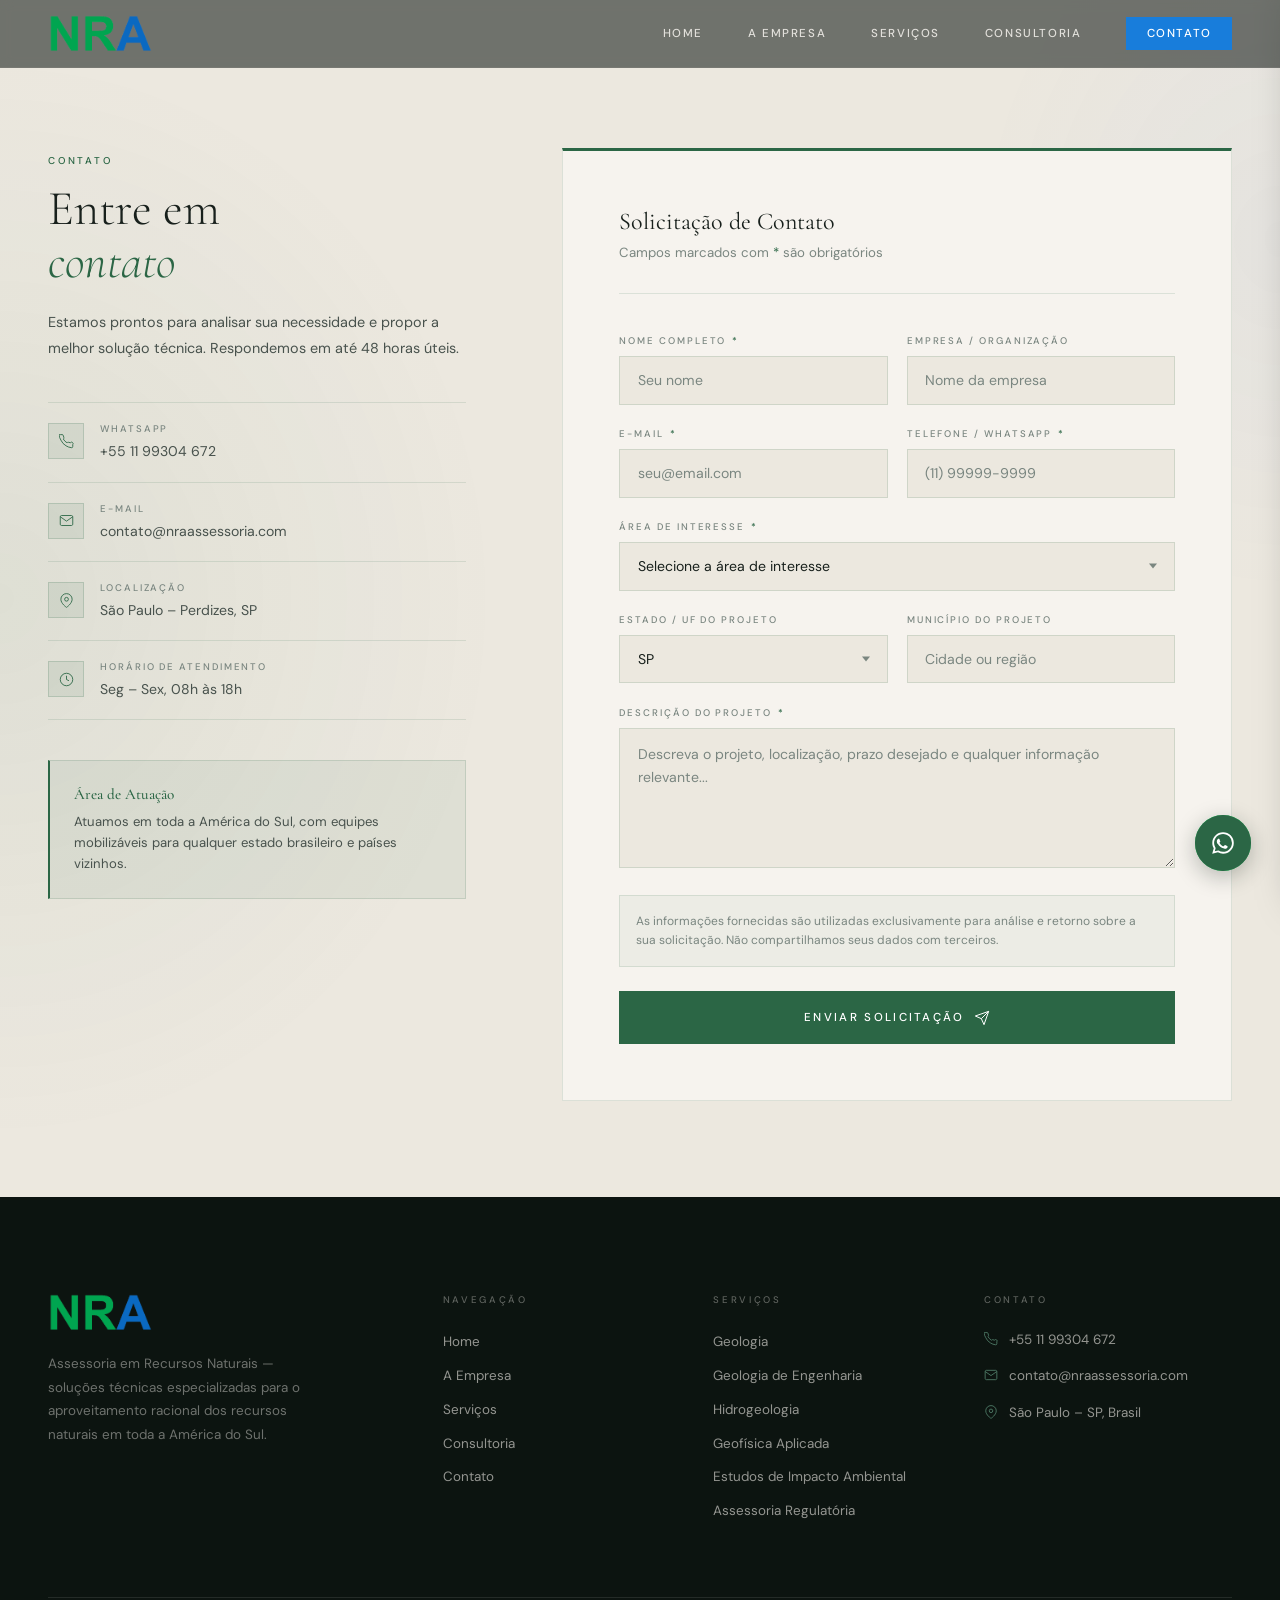
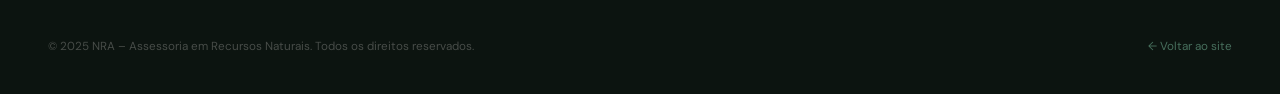
==== commit 363e7694: "general corrections" ====
--- a/contato.html
+++ b/contato.html
@@ -4,11 +4,11 @@
 <head>
   <meta charset="UTF-8">
   <meta name="viewport" content="width=device-width, initial-scale=1.0">
-  <title>NRA Assessoria | Geologia, hidrogeologia, Geofísica & meio ambiente</title>
+  <title>NRA Assessoria | Geologia, Hidrogeologia, Geofísica & Meio Ambiente</title>
   <meta name="description" content="A NRA Assessoria em Recursos Naturais é uma empresa de prestação de serviços técnicos e consultoria especializados na busca e gerenciamento de matérias primas minerais, incluindo a água. Nosso objetivo visa a otimização e o aproveitamento racional dos recursos naturais, minimizando custos e impactos negativos na relação entre seres humanos e natureza.">
 
   <!-- Open Graph (WhatsApp, LinkedIn etc.) -->
-  <meta property="og:title" content="NRA Assessoria | Geologia, hidrogeologia, Geofísica & meio ambiente">
+  <meta property="og:title" content="NRA Assessoria | Geologia, Hidrogeologia, Geofísica & Meio Ambiente">
   <meta property="og:description" content="A NRA Assessoria em Recursos Naturais é uma empresa de prestação de serviços técnicos e consultoria especializados na busca e gerenciamento de matérias primas minerais, incluindo a água. Nosso objetivo visa a otimização e o aproveitamento racional dos recursos naturais, minimizando custos e impactos negativos na relação entre seres humanos e natureza.">
   <meta property="og:url" content="https://www.nraassessoria.com.br">
   <meta property="og:type" content="website">
@@ -23,6 +23,9 @@
 
   <link rel="stylesheet" href="./css/style.css">
   <link rel="stylesheet" href="./css/contato/headercontato.css">
+   <link rel="stylesheet" href="./css/contato/contactresponsive.css">
+
+  <meta name="format-detection" content="telephone=no">
 
   <script type="module" src="./scripts/index/header.js"></script>
   <script type="module" src="./scripts/index/menuhamburger.js"></script>
@@ -32,6 +35,20 @@
 </head>
 
 <body>
+
+  <!-- ============ WHATSAPP FLOAT ============ -->
+<div class="whatsapp-wrap">
+  <span class="whatsapp-pulse"></span>
+  <div class="whatsapp-float" id="whatsappFloat" role="button" tabindex="0"
+       aria-label="Conversar no WhatsApp" aria-expanded="false">
+    <div class="wa-icon-wrap">
+      <svg viewBox="0 0 24 24" fill="currentColor">
+        <path d="M12.04 2C6.58 2 2.13 6.45 2.13 11.91c0 1.75.46 3.45 1.32 4.95L2.05 22l5.25-1.38c1.45.79 3.08 1.21 4.74 1.21h.005c5.46 0 9.91-4.45 9.91-9.91 0-2.65-1.03-5.14-2.9-7.01A9.82 9.82 0 0012.04 2zm0 1.67c2.2 0 4.27.86 5.82 2.42a8.21 8.21 0 012.42 5.82c0 4.55-3.7 8.25-8.25 8.25h-.005a8.24 8.24 0 01-4.19-1.15l-.3-.18-3.12.82.83-3.04-.2-.31a8.22 8.22 0 01-1.26-4.38C3.79 7.37 7.49 3.67 12.04 3.67zm-4.27 4.5c-.16 0-.42.06-.64.31-.22.25-.85.83-.85 2.02 0 1.19.87 2.34.99 2.5.12.16 1.71 2.71 4.21 3.7 2.08.83 2.5.66 2.95.62.45-.04 1.46-.6 1.66-1.18.21-.58.21-1.07.15-1.18-.07-.1-.23-.16-.48-.28-.25-.13-1.46-.72-1.69-.8-.23-.08-.39-.13-.56.12-.16.25-.64.8-.78.97-.15.16-.29.18-.54.06-.25-.13-1.05-.39-2-1.23-.74-.66-1.24-1.47-1.39-1.72-.14-.25-.02-.39.11-.51.11-.11.25-.29.37-.43.12-.15.16-.25.24-.41.08-.16.04-.31-.02-.43-.06-.13-.56-1.36-.78-1.86-.2-.49-.41-.42-.56-.43-.14-.01-.31-.01-.47-.01z"/>
+      </svg>
+    </div>
+    <span class="wa-label">Fale Conosco</span>
+  </div>
+</div>
 
   <!-- ============ HEADER ============ -->
   <header id="header">
@@ -79,7 +96,7 @@
             </div>
             <div class="sidebar-detail-body">
               <strong>WhatsApp</strong>
-              <a href="https://wa.me/5511993046720">+55 11 99304 672</a>
+              <a href="https://wa.me/5511932788832?text=Ol%C3%A1!%20Gostaria%20de%20saber%20mais%20sobre%20os%20servi%C3%A7os%20da%20NRA.">+55 11 99304 672</a>
             </div>
           </div>
           <div class="sidebar-detail">
--- a/css/style.css
+++ b/css/style.css
@@ -4,6 +4,7 @@
 @import url(./header.css);
 @import url(./footer.css);
 @import url(./global.css);
+@import url(./whatsapp.css);
 
 /* INDEX */
 @import url(./index/hero.css);
@@ -20,5 +21,4 @@
 @import url(./contato/contactleft.css);
 @import url(./contato/form.css);
 @import url(./contato/contactanimations.css);
-@import url(./contato/contactresponsive.css);
 
--- a/css/contato/contactresponsive.css
+++ b/css/contato/contactresponsive.css
@@ -0,0 +1,60 @@
+
+    /* =============================================
+       RESPONSIVE CONTATO
+    ============================================= */
+    @media (max-width: 1100px) {
+      .contact-wrap {
+        gap: 4rem;
+      }
+
+      .footer-grid {
+        grid-template-columns: 1fr 1fr;
+        gap: 3rem;
+      }
+    }
+
+    @media (max-width: 900px) {
+      .contact-wrap {
+        grid-template-columns: 1fr;
+        gap: 3rem;
+      }
+    }
+
+    @media (max-width: 768px) {
+      #header {
+        padding: 0 1.5rem;
+      }
+
+      .desktop-nav {
+        display: none;
+      }
+
+      .hamburger {
+        display: flex;
+      }
+
+      .form-section,
+      footer {
+        padding-left: 1.5rem;
+        padding-right: 1.5rem;
+      }
+
+      .form-row {
+        grid-template-columns: 1fr;
+      }
+
+      .check-group {
+        grid-template-columns: 1fr;
+      }
+
+      .contact-form {
+        padding: 2rem 1.5rem;
+      }
+
+      .footer-grid {
+        grid-template-columns: 1fr;
+        gap: 2.5rem;
+      }
+    }
+
+    
